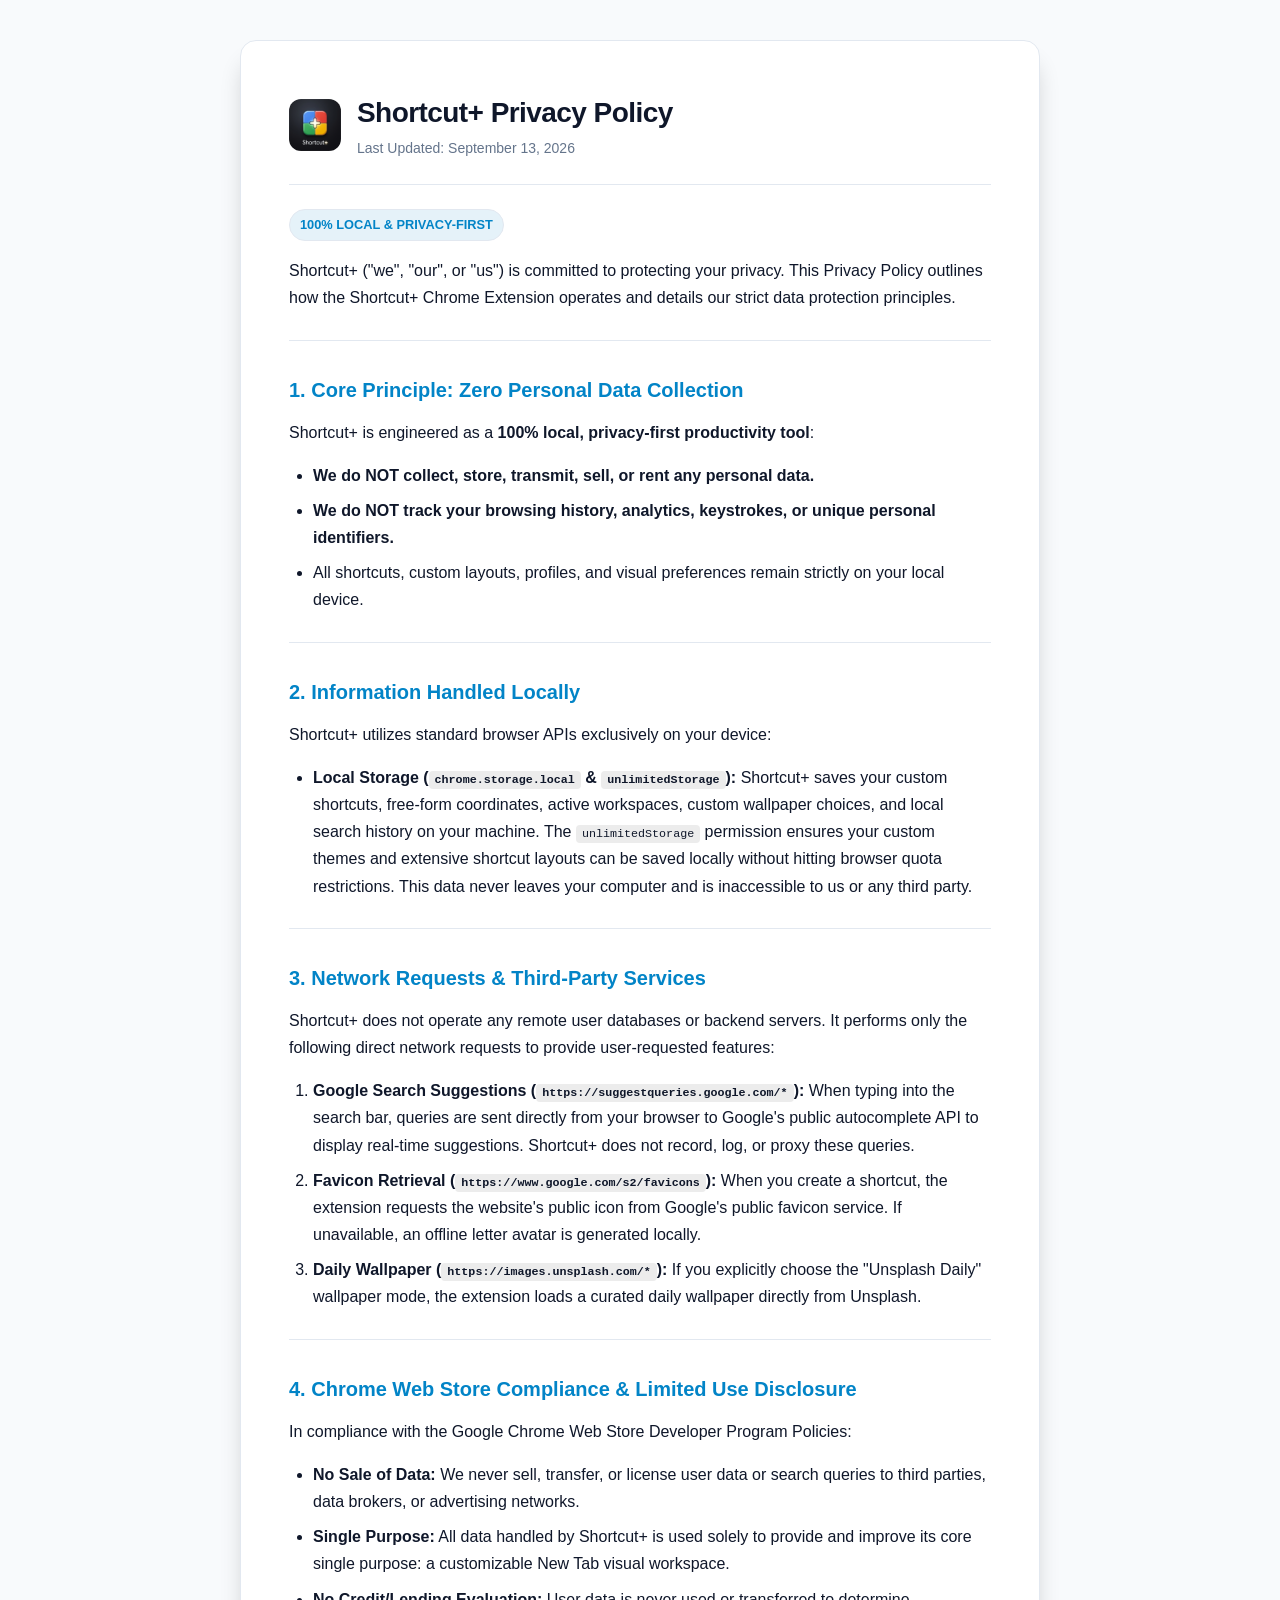
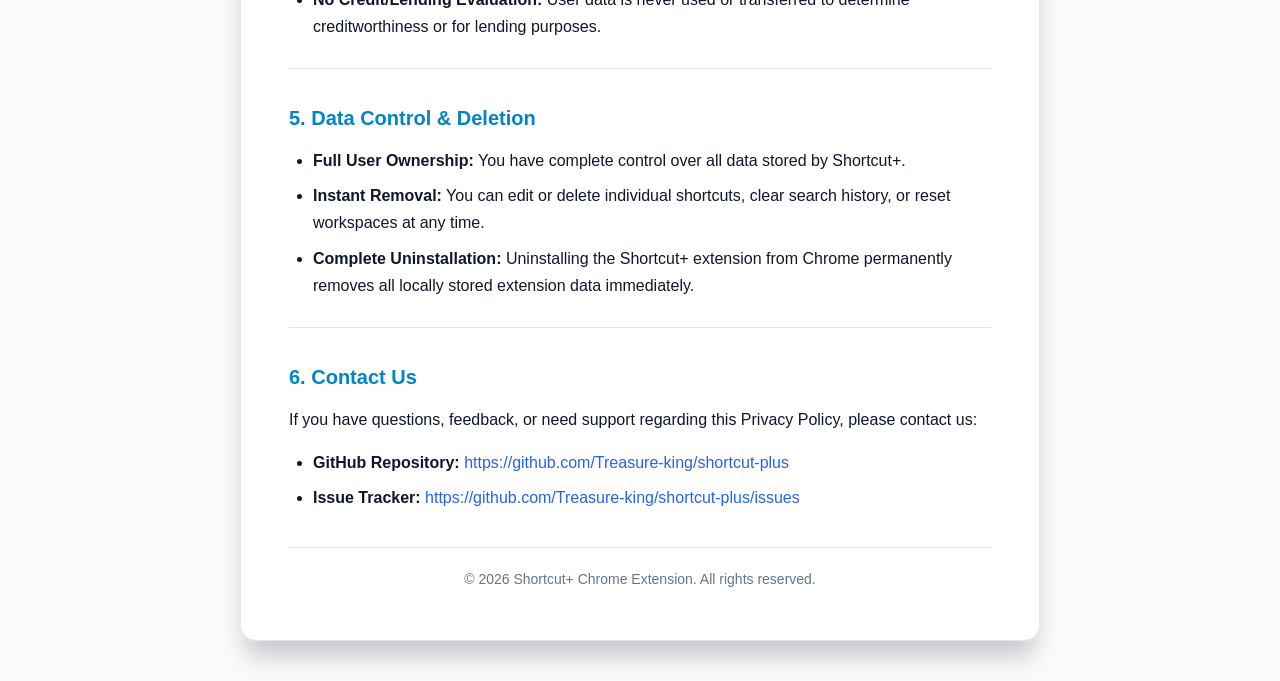
==== privacy-policy.html @ 38e34962 "feat: initial release of Shortcut+ v1.0.0" ====
<!DOCTYPE html>
<html lang="en">
<head>
  <meta charset="UTF-8">
  <meta name="viewport" content="width=device-width, initial-scale=1.0">
  <title>Privacy Policy - Shortcut+ Chrome Extension</title>
  <link rel="icon" type="image/png" href="assets/icons/icon48.png">
  <style>
    :root {
      --bg: #0f172a;
      --card-bg: #1e293b;
      --text: #f8fafc;
      --text-muted: #94a3b8;
      --border: #334155;
      --accent: #38bdf8;
      --accent-glow: rgba(56, 189, 248, 0.15);
      --link: #60a5fa;
    }
    @media (prefers-color-scheme: light) {
      :root {
        --bg: #f8fafc;
        --card-bg: #ffffff;
        --text: #0f172a;
        --text-muted: #64748b;
        --border: #e2e8f0;
        --accent: #0284c7;
        --accent-glow: rgba(2, 132, 199, 0.1);
        --link: #2563eb;
      }
    }
    * {
      box-sizing: border-box;
      margin: 0;
      padding: 0;
    }
    body {
      font-family: -apple-system, BlinkMacSystemFont, "Segoe UI", Roboto, Helvetica, Arial, sans-serif;
      background-color: var(--bg);
      color: var(--text);
      line-height: 1.7;
      padding: 40px 20px;
    }
    .container {
      max-width: 800px;
      margin: 0 auto;
      background: var(--card-bg);
      padding: 48px;
      border-radius: 16px;
      border: 1px solid var(--border);
      box-shadow: 0 20px 25px -5px rgba(0, 0, 0, 0.2);
    }
    .header {
      display: flex;
      align-items: center;
      gap: 16px;
      margin-bottom: 24px;
      padding-bottom: 24px;
      border-bottom: 1px solid var(--border);
    }
    .header img {
      width: 52px;
      height: 52px;
      border-radius: 12px;
    }
    .header-text h1 {
      font-size: 1.75rem;
      font-weight: 700;
      letter-spacing: -0.02em;
    }
    .header-text .date {
      font-size: 0.875rem;
      color: var(--text-muted);
    }
    h2 {
      font-size: 1.25rem;
      font-weight: 600;
      margin-top: 32px;
      margin-bottom: 12px;
      color: var(--accent);
    }
    p {
      margin-bottom: 16px;
      color: var(--text);
    }
    ul, ol {
      margin-bottom: 20px;
      padding-left: 24px;
    }
    li {
      margin-bottom: 8px;
    }
    strong {
      color: var(--text);
    }
    .badge {
      display: inline-block;
      padding: 4px 10px;
      border-radius: 20px;
      font-size: 0.8rem;
      font-weight: 600;
      background: var(--accent-glow);
      color: var(--accent);
      border: 1px solid var(--border);
      margin-bottom: 16px;
    }
    hr {
      border: 0;
      height: 1px;
      background: var(--border);
      margin: 28px 0;
    }
    a {
      color: var(--link);
      text-decoration: none;
    }
    a:hover {
      text-decoration: underline;
    }
    code {
      font-family: monospace;
      font-size: 0.9em;
      background: rgba(125, 125, 125, 0.15);
      padding: 2px 6px;
      border-radius: 4px;
    }
    .footer {
      margin-top: 36px;
      padding-top: 20px;
      border-top: 1px solid var(--border);
      font-size: 0.875rem;
      color: var(--text-muted);
      text-align: center;
    }
  </style>
</head>
<body>
  <main class="container">
    <div class="header">
      <img src="assets/icons/icon128.png" alt="Shortcut+ Logo">
      <div class="header-text">
        <h1>Shortcut+ Privacy Policy</h1>
        <div class="date">Last Updated: September 13, 2026</div>
      </div>
    </div>

    <div class="badge">100% LOCAL &amp; PRIVACY-FIRST</div>

    <p>Shortcut+ ("we", "our", or "us") is committed to protecting your privacy. This Privacy Policy outlines how the Shortcut+ Chrome Extension operates and details our strict data protection principles.</p>

    <hr>

    <h2>1. Core Principle: Zero Personal Data Collection</h2>
    <p>Shortcut+ is engineered as a <strong>100% local, privacy-first productivity tool</strong>:</p>
    <ul>
      <li><strong>We do NOT collect, store, transmit, sell, or rent any personal data.</strong></li>
      <li><strong>We do NOT track your browsing history, analytics, keystrokes, or unique personal identifiers.</strong></li>
      <li>All shortcuts, custom layouts, profiles, and visual preferences remain strictly on your local device.</li>
    </ul>

    <hr>

    <h2>2. Information Handled Locally</h2>
    <p>Shortcut+ utilizes standard browser APIs exclusively on your device:</p>
    <ul>
      <li><strong>Local Storage (<code>chrome.storage.local</code> &amp; <code>unlimitedStorage</code>):</strong> 
      Shortcut+ saves your custom shortcuts, free-form coordinates, active workspaces, custom wallpaper choices, and local search history on your machine. The <code>unlimitedStorage</code> permission ensures your custom themes and extensive shortcut layouts can be saved locally without hitting browser quota restrictions. This data never leaves your computer and is inaccessible to us or any third party.</li>
    </ul>

    <hr>

    <h2>3. Network Requests &amp; Third-Party Services</h2>
    <p>Shortcut+ does not operate any remote user databases or backend servers. It performs only the following direct network requests to provide user-requested features:</p>
    <ol>
      <li><strong>Google Search Suggestions (<code>https://suggestqueries.google.com/*</code>):</strong>
      When typing into the search bar, queries are sent directly from your browser to Google's public autocomplete API to display real-time suggestions. Shortcut+ does not record, log, or proxy these queries.</li>
      <li><strong>Favicon Retrieval (<code>https://www.google.com/s2/favicons</code>):</strong>
      When you create a shortcut, the extension requests the website's public icon from Google's public favicon service. If unavailable, an offline letter avatar is generated locally.</li>
      <li><strong>Daily Wallpaper (<code>https://images.unsplash.com/*</code>):</strong>
      If you explicitly choose the "Unsplash Daily" wallpaper mode, the extension loads a curated daily wallpaper directly from Unsplash.</li>
    </ol>

    <hr>

    <h2>4. Chrome Web Store Compliance &amp; Limited Use Disclosure</h2>
    <p>In compliance with the Google Chrome Web Store Developer Program Policies:</p>
    <ul>
      <li><strong>No Sale of Data:</strong> We never sell, transfer, or license user data or search queries to third parties, data brokers, or advertising networks.</li>
      <li><strong>Single Purpose:</strong> All data handled by Shortcut+ is used solely to provide and improve its core single purpose: a customizable New Tab visual workspace.</li>
      <li><strong>No Credit/Lending Evaluation:</strong> User data is never used or transferred to determine creditworthiness or for lending purposes.</li>
    </ul>

    <hr>

    <h2>5. Data Control &amp; Deletion</h2>
    <ul>
      <li><strong>Full User Ownership:</strong> You have complete control over all data stored by Shortcut+.</li>
      <li><strong>Instant Removal:</strong> You can edit or delete individual shortcuts, clear search history, or reset workspaces at any time.</li>
      <li><strong>Complete Uninstallation:</strong> Uninstalling the Shortcut+ extension from Chrome permanently removes all locally stored extension data immediately.</li>
    </ul>

    <hr>

    <h2>6. Contact Us</h2>
    <p>If you have questions, feedback, or need support regarding this Privacy Policy, please contact us:</p>
    <ul>
      <li><strong>GitHub Repository:</strong> <a href="https://github.com/Treasure-king/shortcut-plus" target="_blank" rel="noopener">https://github.com/Treasure-king/shortcut-plus</a></li>
      <li><strong>Issue Tracker:</strong> <a href="https://github.com/Treasure-king/shortcut-plus/issues" target="_blank" rel="noopener">https://github.com/Treasure-king/shortcut-plus/issues</a></li>
    </ul>

    <div class="footer">
      &copy; 2026 Shortcut+ Chrome Extension. All rights reserved.
    </div>
  </main>
</body>
</html>
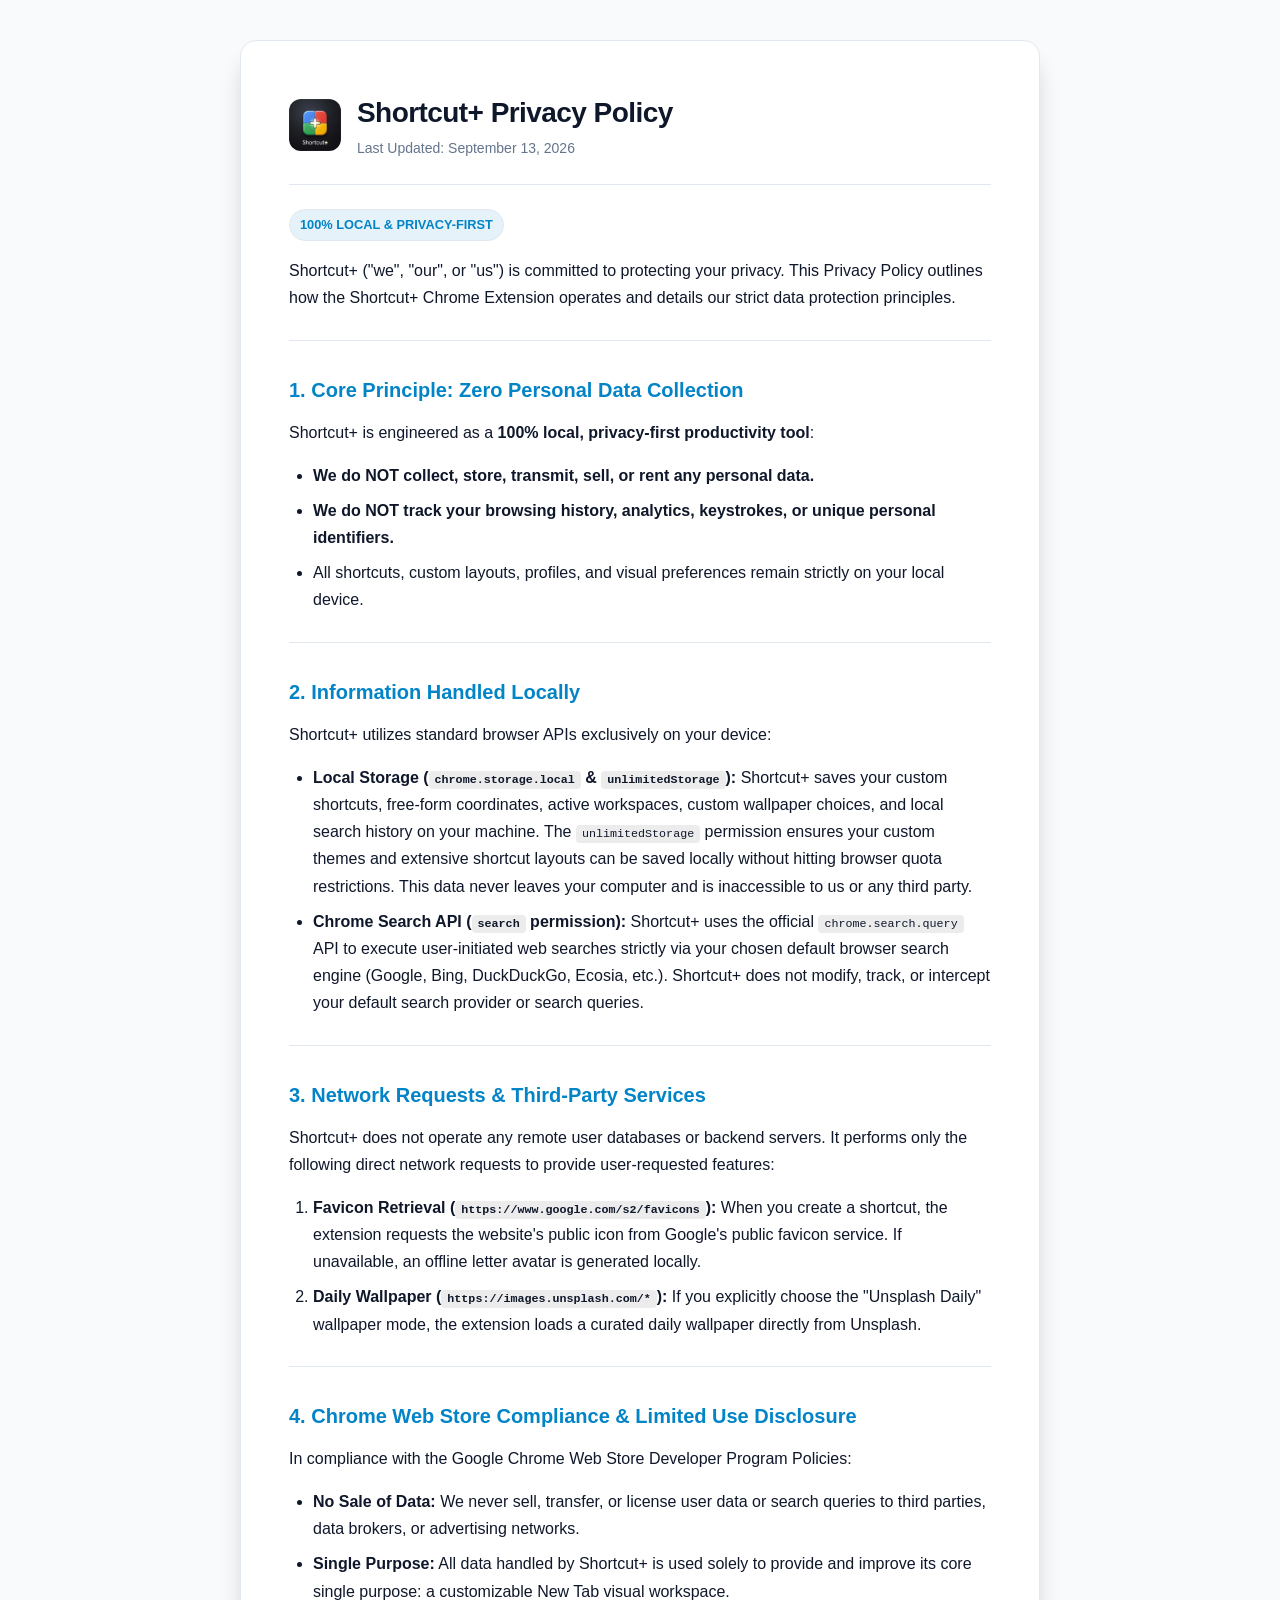
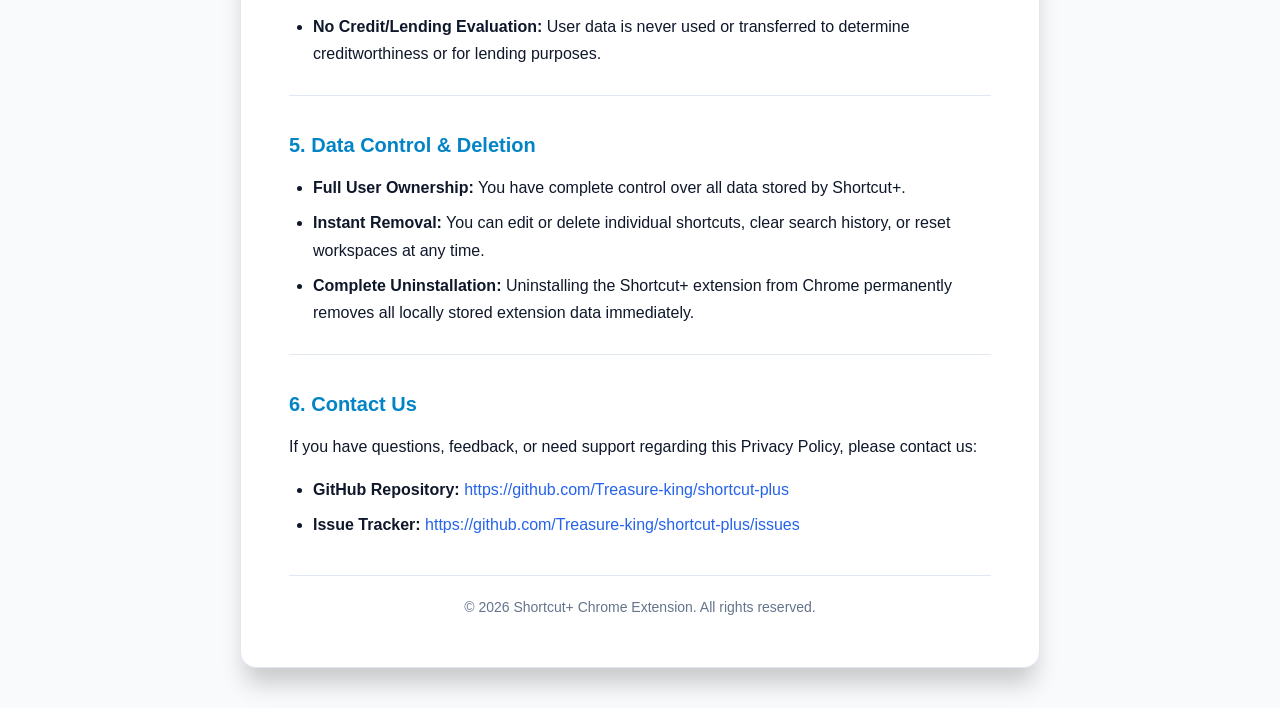
==== commit 6610a36b: "Fix edit mode shortcut selection toggle and update search compliance" ====
--- a/privacy-policy.html
+++ b/privacy-policy.html
@@ -164,6 +164,8 @@
     <ul>
       <li><strong>Local Storage (<code>chrome.storage.local</code> &amp; <code>unlimitedStorage</code>):</strong> 
       Shortcut+ saves your custom shortcuts, free-form coordinates, active workspaces, custom wallpaper choices, and local search history on your machine. The <code>unlimitedStorage</code> permission ensures your custom themes and extensive shortcut layouts can be saved locally without hitting browser quota restrictions. This data never leaves your computer and is inaccessible to us or any third party.</li>
+      <li><strong>Chrome Search API (<code>search</code> permission):</strong> 
+      Shortcut+ uses the official <code>chrome.search.query</code> API to execute user-initiated web searches strictly via your chosen default browser search engine (Google, Bing, DuckDuckGo, Ecosia, etc.). Shortcut+ does not modify, track, or intercept your default search provider or search queries.</li>
     </ul>
 
     <hr>
@@ -171,8 +173,6 @@
     <h2>3. Network Requests &amp; Third-Party Services</h2>
     <p>Shortcut+ does not operate any remote user databases or backend servers. It performs only the following direct network requests to provide user-requested features:</p>
     <ol>
-      <li><strong>Google Search Suggestions (<code>https://suggestqueries.google.com/*</code>):</strong>
-      When typing into the search bar, queries are sent directly from your browser to Google's public autocomplete API to display real-time suggestions. Shortcut+ does not record, log, or proxy these queries.</li>
       <li><strong>Favicon Retrieval (<code>https://www.google.com/s2/favicons</code>):</strong>
       When you create a shortcut, the extension requests the website's public icon from Google's public favicon service. If unavailable, an offline letter avatar is generated locally.</li>
       <li><strong>Daily Wallpaper (<code>https://images.unsplash.com/*</code>):</strong>
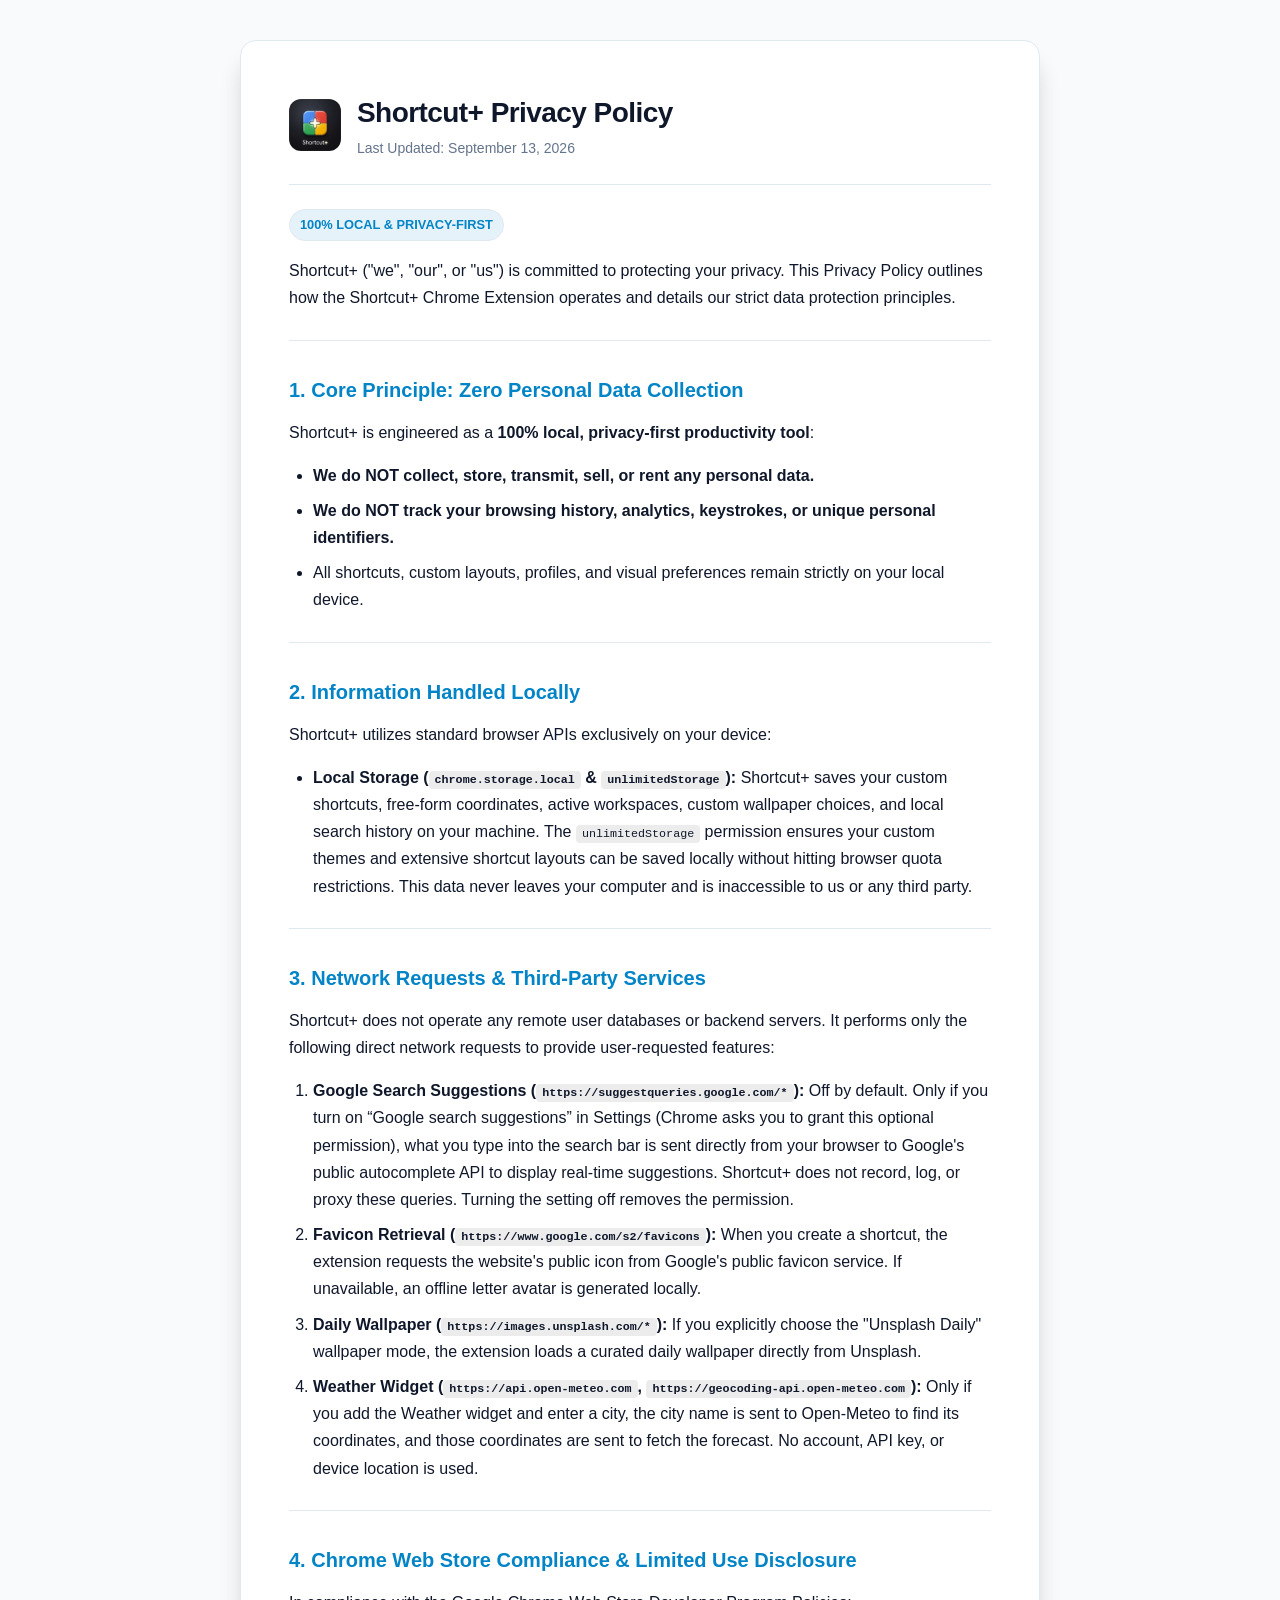
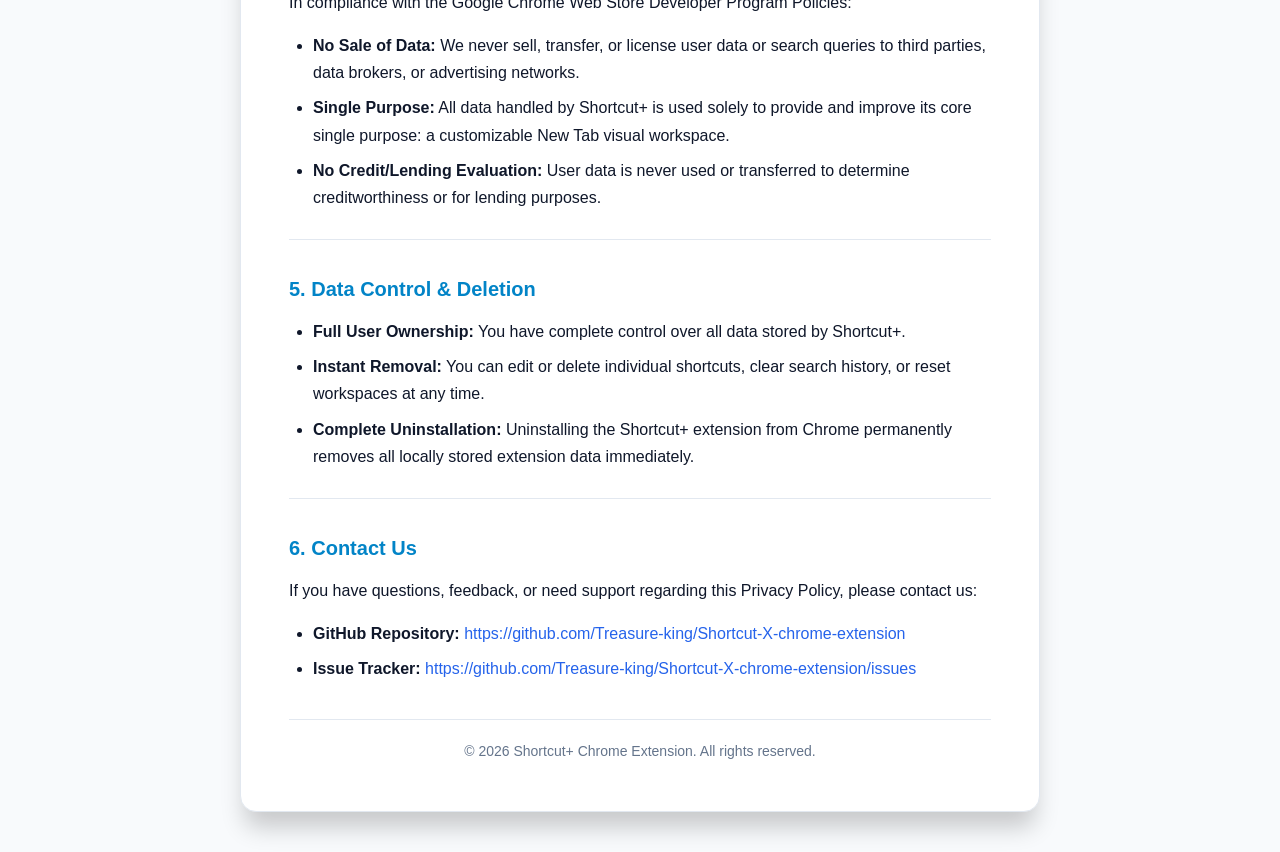
==== commit 6a23cb34: "feat: Shortcut+ v1.1.0 Customizable New Tab shortcuts with free placement, drag and drop, smart alig" ====
--- a/privacy-policy.html
+++ b/privacy-policy.html
@@ -164,8 +164,6 @@
     <ul>
       <li><strong>Local Storage (<code>chrome.storage.local</code> &amp; <code>unlimitedStorage</code>):</strong> 
       Shortcut+ saves your custom shortcuts, free-form coordinates, active workspaces, custom wallpaper choices, and local search history on your machine. The <code>unlimitedStorage</code> permission ensures your custom themes and extensive shortcut layouts can be saved locally without hitting browser quota restrictions. This data never leaves your computer and is inaccessible to us or any third party.</li>
-      <li><strong>Chrome Search API (<code>search</code> permission):</strong> 
-      Shortcut+ uses the official <code>chrome.search.query</code> API to execute user-initiated web searches strictly via your chosen default browser search engine (Google, Bing, DuckDuckGo, Ecosia, etc.). Shortcut+ does not modify, track, or intercept your default search provider or search queries.</li>
     </ul>
 
     <hr>
@@ -173,10 +171,14 @@
     <h2>3. Network Requests &amp; Third-Party Services</h2>
     <p>Shortcut+ does not operate any remote user databases or backend servers. It performs only the following direct network requests to provide user-requested features:</p>
     <ol>
+      <li><strong>Google Search Suggestions (<code>https://suggestqueries.google.com/*</code>):</strong>
+      Off by default. Only if you turn on &ldquo;Google search suggestions&rdquo; in Settings (Chrome asks you to grant this optional permission), what you type into the search bar is sent directly from your browser to Google's public autocomplete API to display real-time suggestions. Shortcut+ does not record, log, or proxy these queries. Turning the setting off removes the permission.</li>
       <li><strong>Favicon Retrieval (<code>https://www.google.com/s2/favicons</code>):</strong>
       When you create a shortcut, the extension requests the website's public icon from Google's public favicon service. If unavailable, an offline letter avatar is generated locally.</li>
       <li><strong>Daily Wallpaper (<code>https://images.unsplash.com/*</code>):</strong>
       If you explicitly choose the "Unsplash Daily" wallpaper mode, the extension loads a curated daily wallpaper directly from Unsplash.</li>
+      <li><strong>Weather Widget (<code>https://api.open-meteo.com</code>, <code>https://geocoding-api.open-meteo.com</code>):</strong>
+      Only if you add the Weather widget and enter a city, the city name is sent to Open-Meteo to find its coordinates, and those coordinates are sent to fetch the forecast. No account, API key, or device location is used.</li>
     </ol>
 
     <hr>
@@ -203,8 +205,8 @@
     <h2>6. Contact Us</h2>
     <p>If you have questions, feedback, or need support regarding this Privacy Policy, please contact us:</p>
     <ul>
-      <li><strong>GitHub Repository:</strong> <a href="https://github.com/Treasure-king/shortcut-plus" target="_blank" rel="noopener">https://github.com/Treasure-king/shortcut-plus</a></li>
-      <li><strong>Issue Tracker:</strong> <a href="https://github.com/Treasure-king/shortcut-plus/issues" target="_blank" rel="noopener">https://github.com/Treasure-king/shortcut-plus/issues</a></li>
+      <li><strong>GitHub Repository:</strong> <a href="https://github.com/Treasure-king/Shortcut-X-chrome-extension" target="_blank" rel="noopener">https://github.com/Treasure-king/Shortcut-X-chrome-extension</a></li>
+      <li><strong>Issue Tracker:</strong> <a href="https://github.com/Treasure-king/Shortcut-X-chrome-extension/issues" target="_blank" rel="noopener">https://github.com/Treasure-king/Shortcut-X-chrome-extension/issues</a></li>
     </ul>
 
     <div class="footer">
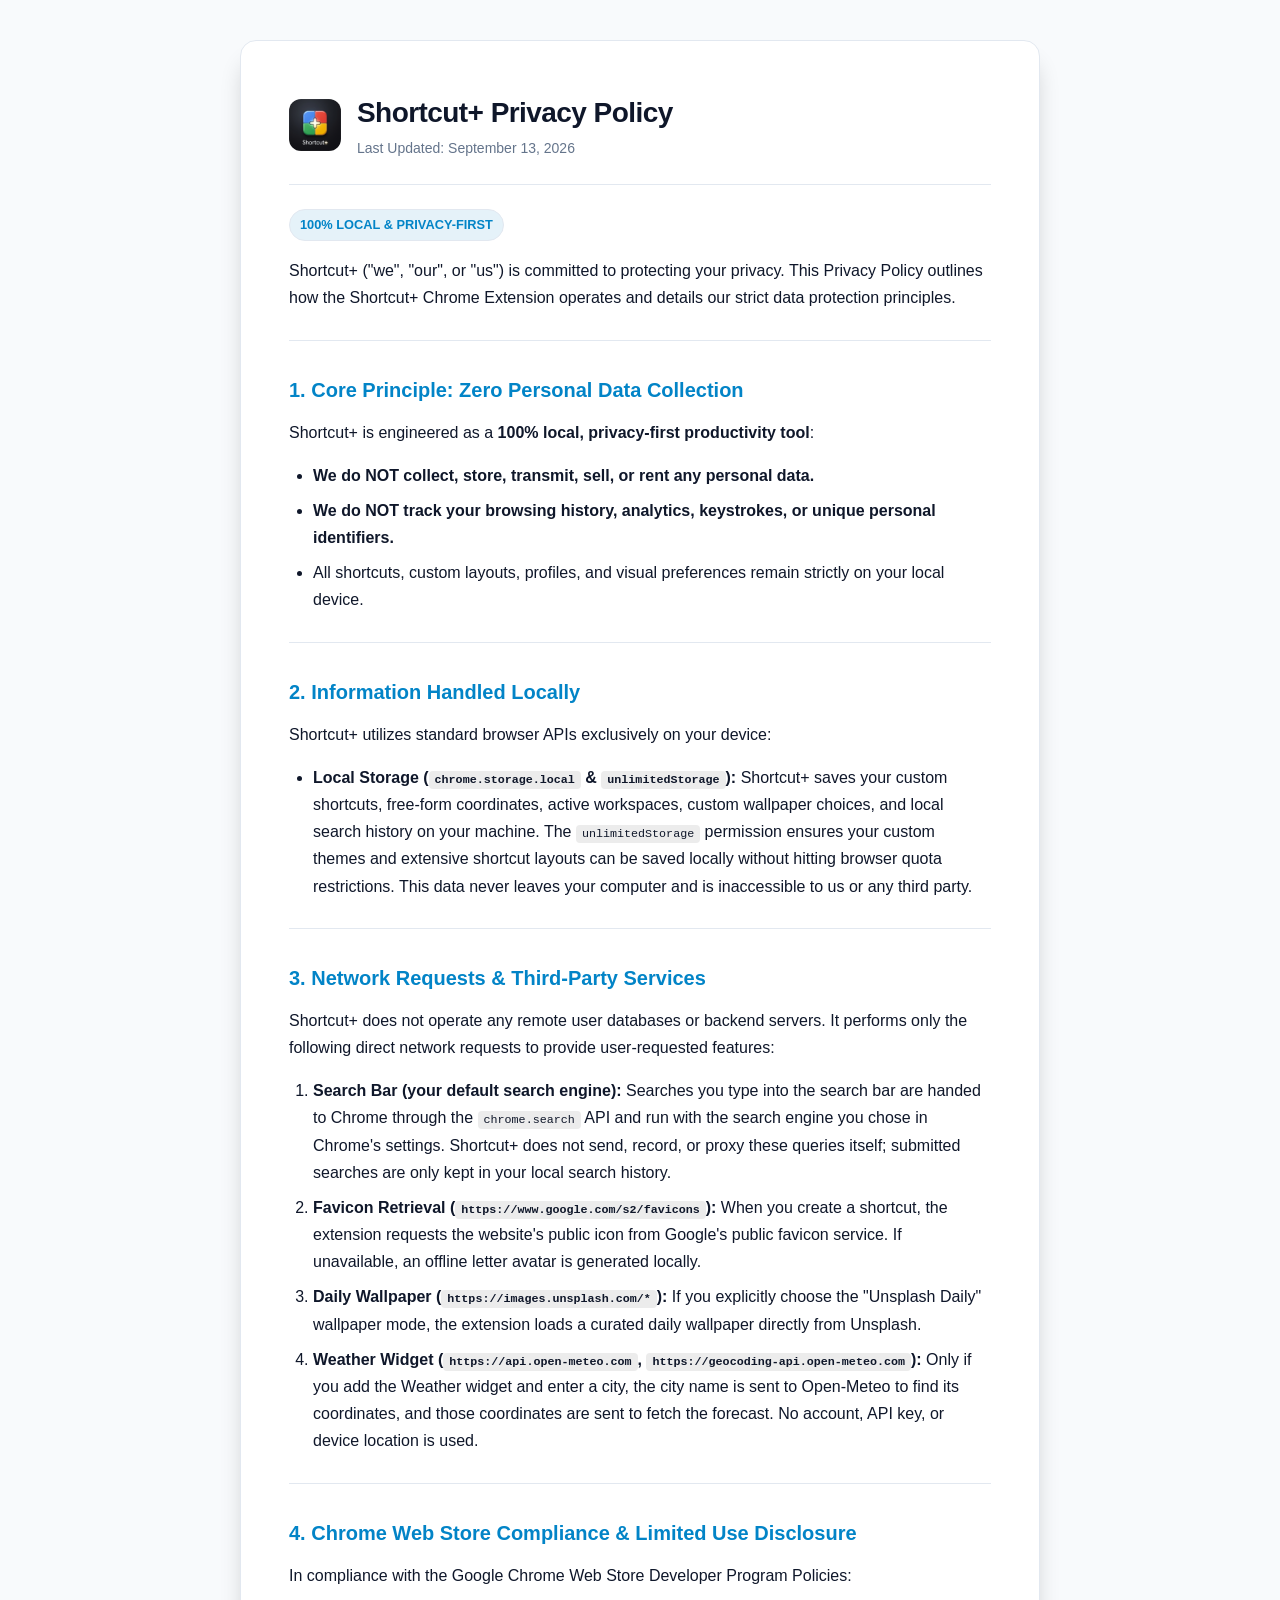
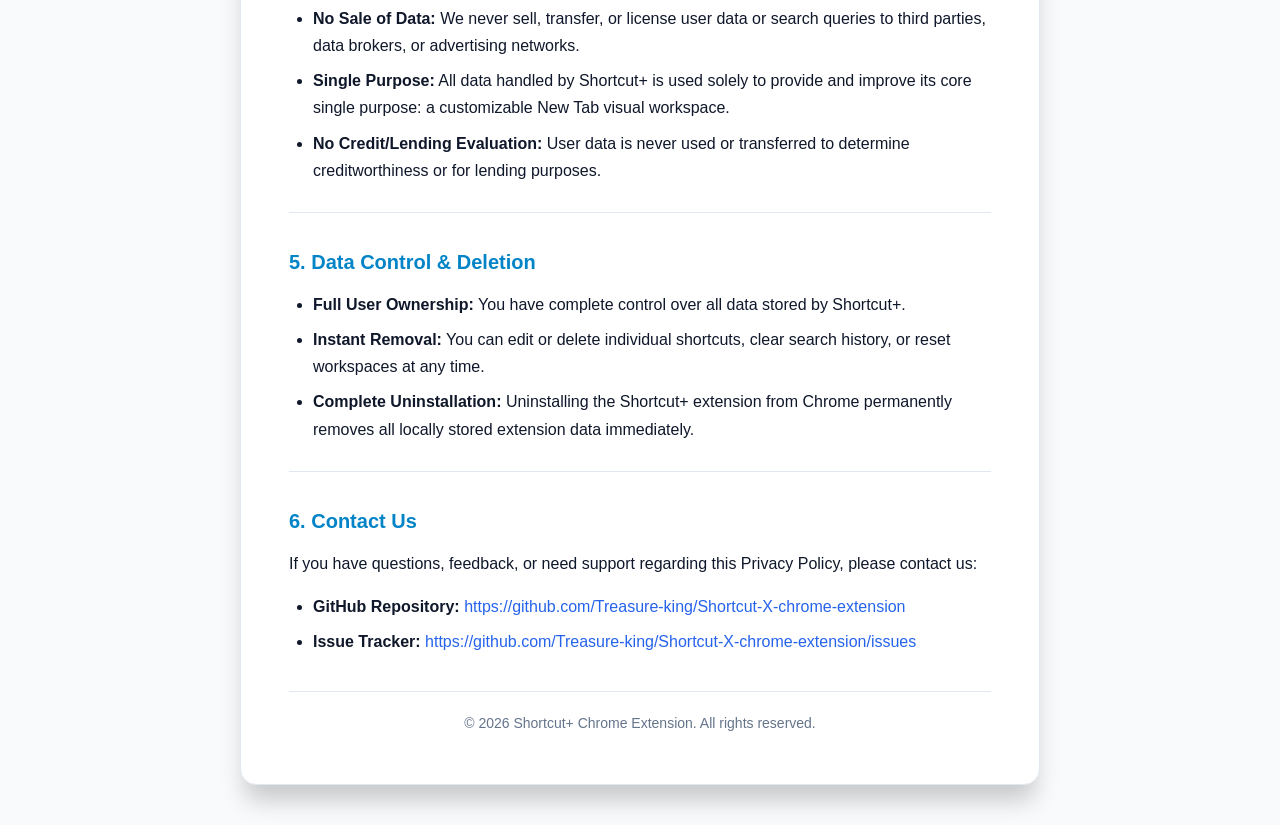
==== commit c403845e: "fix: use chrome.search for new tab searches (Web Store single purpose) The search bar now runs queri" ====
--- a/privacy-policy.html
+++ b/privacy-policy.html
@@ -171,8 +171,8 @@
     <h2>3. Network Requests &amp; Third-Party Services</h2>
     <p>Shortcut+ does not operate any remote user databases or backend servers. It performs only the following direct network requests to provide user-requested features:</p>
     <ol>
-      <li><strong>Google Search Suggestions (<code>https://suggestqueries.google.com/*</code>):</strong>
-      Off by default. Only if you turn on &ldquo;Google search suggestions&rdquo; in Settings (Chrome asks you to grant this optional permission), what you type into the search bar is sent directly from your browser to Google's public autocomplete API to display real-time suggestions. Shortcut+ does not record, log, or proxy these queries. Turning the setting off removes the permission.</li>
+      <li><strong>Search Bar (your default search engine):</strong>
+      Searches you type into the search bar are handed to Chrome through the <code>chrome.search</code> API and run with the search engine you chose in Chrome's settings. Shortcut+ does not send, record, or proxy these queries itself; submitted searches are only kept in your local search history.</li>
       <li><strong>Favicon Retrieval (<code>https://www.google.com/s2/favicons</code>):</strong>
       When you create a shortcut, the extension requests the website's public icon from Google's public favicon service. If unavailable, an offline letter avatar is generated locally.</li>
       <li><strong>Daily Wallpaper (<code>https://images.unsplash.com/*</code>):</strong>
